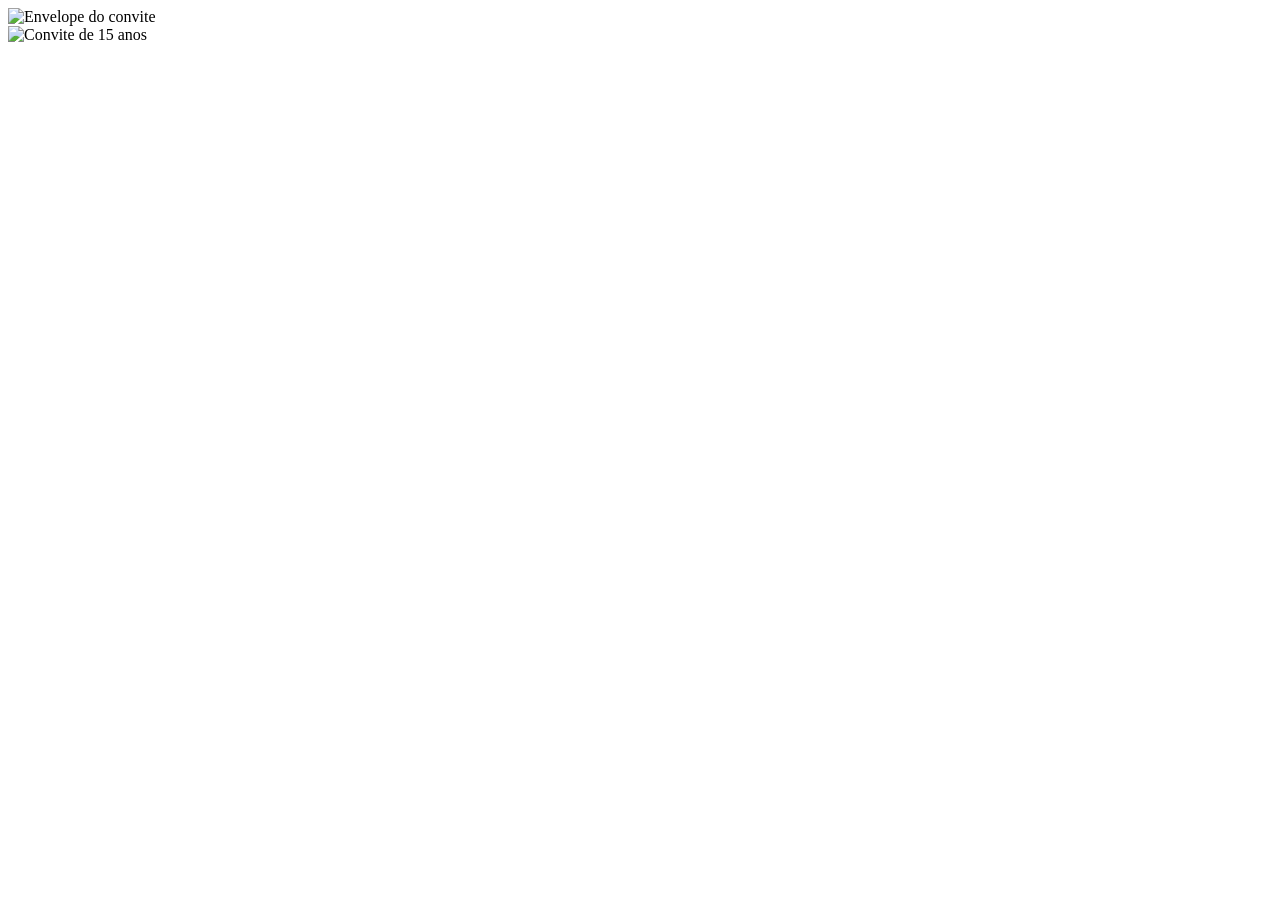
==== index.html @ e6f34e71 "Create index.html" ====
<!DOCTYPE html>
<html lang="pt-BR">

<head>

    <meta charset="UTF-8">
    <meta name="viewport" content="width=device-width, initial-scale=1.0">

    <title>Convite 15 Anos Yasmim</title>

    <link rel="stylesheet" href="style.css">

</head>


<body>


    <!-- ENVELOPE -->

    <section id="tela-envelope" class="tela-envelope">

        <div class="luz"></div>

        <img 
        src="imagens/file_000000002c34720eb653895a2e8ebbc9.png"
        alt="Envelope do convite"
        class="envelope"
        onclick="abrirConvite()">

    </section>




    <!-- CONVITE -->

    <section id="tela-convite" class="tela-convite">


        <img 
        src="imagens/file_00000000c2f8720e9bc3ba3cec583958.png"
        alt="Convite de 15 anos"
        class="convite">



        <!-- ÁREAS INVISÍVEIS SOBRE OS BOTÕES DA ARTE -->

        <div class="areas-clique">


            <!-- Confirmar Presença -->

            <div 
            class="area-confirmar"
            onclick="confirmarPresenca()">
            </div>



            <!-- Local -->

            <div 
            class="area-local"
            onclick="verLocal()">
            </div>



            <!-- Lista de Presentes -->

            <div 
            class="area-presentes"
            onclick="listaPresentes()">
            </div>


        </div>


    </section>




<script src="script.js"></script>


</body>

</html>
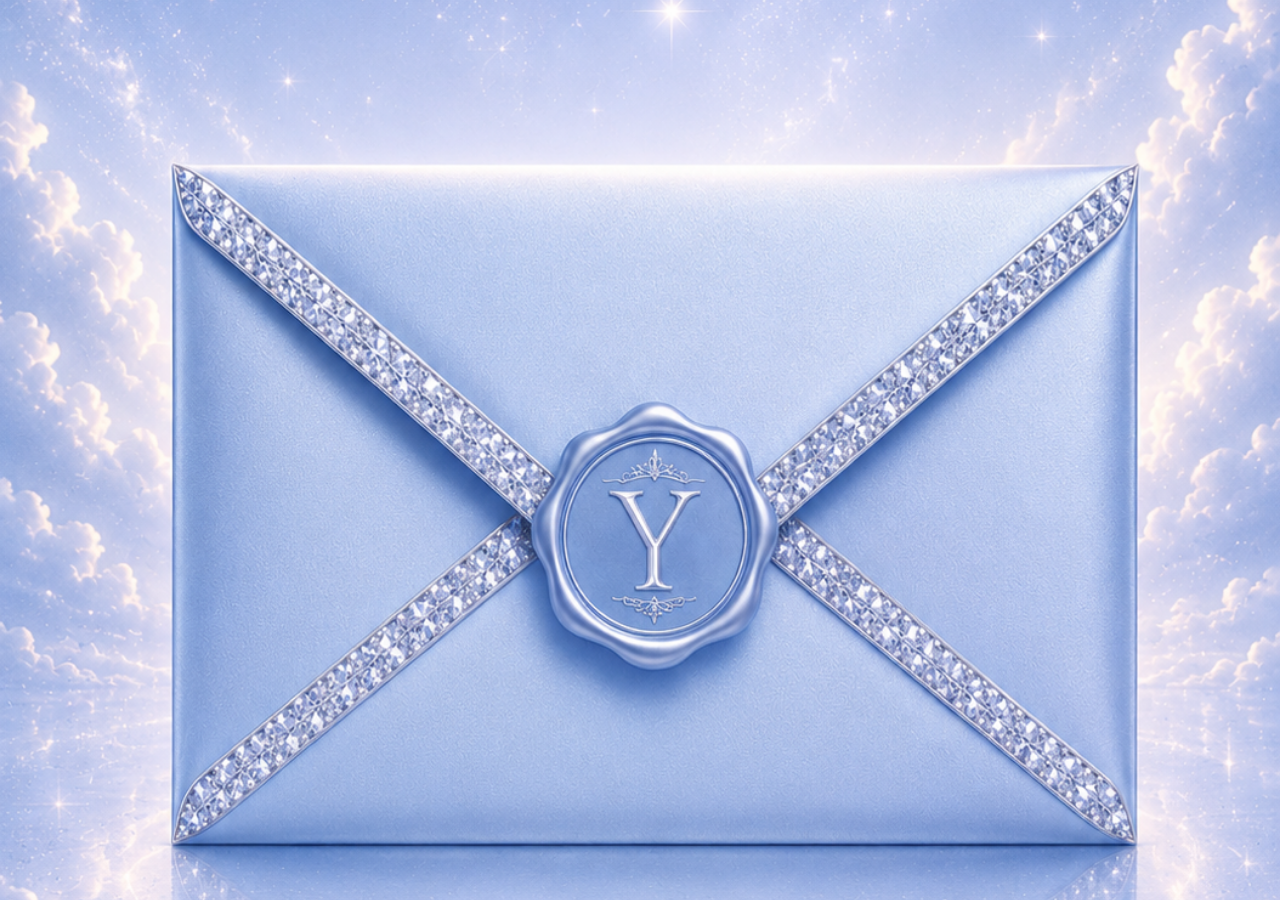
==== commit c19e89af: "Create index.html" ====
--- a/index.html
+++ b/index.html
@@ -3,12 +3,13 @@
 
 <head>
 
-    <meta charset="UTF-8">
-    <meta name="viewport" content="width=device-width, initial-scale=1.0">
+<meta charset="UTF-8">
 
-    <title>Convite 15 Anos Yasmim</title>
+<meta name="viewport" content="width=device-width, initial-scale=1.0">
 
-    <link rel="stylesheet" href="style.css">
+<title>Convite 15 Anos Yasmim</title>
+
+<link rel="stylesheet" href="style.css">
 
 </head>
 
@@ -16,70 +17,79 @@
 <body>
 
 
-    <!-- ENVELOPE -->
+<!-- ENVELOPE -->
 
-    <section id="tela-envelope" class="tela-envelope">
+<section id="tela-envelope" class="tela-envelope">
 
-        <div class="luz"></div>
 
-        <img 
-        src="imagens/file_000000002c34720eb653895a2e8ebbc9.png"
-        alt="Envelope do convite"
-        class="envelope"
-        onclick="abrirConvite()">
+<img 
+src="imagens/file_000000002c34720eb653895a2e8ebbc9.png"
+class="envelope"
+onclick="abrirConvite()"
+alt="Envelope">
 
-    </section>
+
+</section>
 
 
 
 
-    <!-- CONVITE -->
 
-    <section id="tela-convite" class="tela-convite">
+<!-- CONVITE -->
+
+<section id="tela-convite" class="tela-convite">
 
 
-        <img 
-        src="imagens/file_00000000c2f8720e9bc3ba3cec583958.png"
-        alt="Convite de 15 anos"
-        class="convite">
+<img 
+src="imagens/file_00000000c2f8720e9bc3ba3cec583958.png"
+class="convite"
+alt="Convite">
 
 
 
-        <!-- ÁREAS INVISÍVEIS SOBRE OS BOTÕES DA ARTE -->
-
-        <div class="areas-clique">
 
 
-            <!-- Confirmar Presença -->
+<!-- CÍRCULOS INVISÍVEIS DE CLIQUE -->
 
-            <div 
-            class="area-confirmar"
-            onclick="confirmarPresenca()">
-            </div>
+
+<div class="areas-clique">
+
+
+<!-- 1 - LISTA DE PRESENTES -->
+
+<div 
+class="circulo-presentes"
+onclick="listaPresentes()">
+</div>
 
 
 
-            <!-- Local -->
 
-            <div 
-            class="area-local"
-            onclick="verLocal()">
-            </div>
+<!-- 2 - LOCAL -->
+
+<div 
+class="circulo-local"
+onclick="verLocal()">
+</div>
 
 
 
-            <!-- Lista de Presentes -->
-
-            <div 
-            class="area-presentes"
-            onclick="listaPresentes()">
-            </div>
 
 
-        </div>
+<!-- 3 - CONFIRMAR PRESENÇA -->
+
+<div 
+class="circulo-confirmar"
+onclick="confirmarPresenca()">
+</div>
 
 
-    </section>
+
+</div>
+
+
+
+</section>
 
 
 
--- a/style.css
+++ b/style.css
@@ -0,0 +1,505 @@
+* {
+    margin: 0;
+    padding: 0;
+    box-sizing: border-box;
+}
+
+
+html, body {
+
+    width: 100%;
+    height: 100%;
+
+    overflow: hidden;
+
+    font-family: Arial, sans-serif;
+
+}
+
+
+
+/* =========================
+   ENVELOPE
+========================= */
+
+
+.tela-envelope {
+
+    width: 100vw;
+    height: 100vh;
+
+    position: fixed;
+
+    display: flex;
+    align-items: center;
+    justify-content: center;
+
+    background: #bcd8f5;
+
+    z-index: 10;
+
+    transition: 1.5s ease;
+
+}
+
+
+
+.envelope {
+
+    width: 100vw;
+    height: 100vh;
+
+    object-fit: cover;
+
+    cursor: pointer;
+
+}
+
+
+
+.luz {
+
+    position: absolute;
+
+    width: 100%;
+    height: 100%;
+
+    background:
+    radial-gradient(
+        circle,
+        rgba(255,255,255,0.9),
+        transparent 45%
+    );
+
+    opacity: 0;
+
+    pointer-events: none;
+
+}
+
+
+
+/* =========================
+   CONVITE
+========================= */
+
+
+.tela-convite {
+
+    width: 100vw;
+    height: 100vh;
+
+    position: fixed;
+
+    display: flex;
+
+    justify-content: center;
+    align-items: center;
+
+    opacity: 0;
+
+    visibility: hidden;
+
+    transition: 1.5s ease;
+
+}
+
+
+
+.convite {
+
+    width: 100vw;
+    height: 100vh;
+
+    object-fit: cover;
+
+}
+
+
+
+
+/* =========================
+   ÁREAS TRANSPARENTES
+========================= */
+
+
+.areas-clique {
+
+    position: absolute;
+
+    width: 100%;
+    height: 100%;
+
+}
+
+
+
+/* Ajuste dos botões invisíveis */
+
+.area-confirmar {
+
+    position: absolute;
+
+    top: 78%;
+    left: 15%;
+
+    width: 70%;
+    height: 5%;
+
+    cursor: pointer;
+
+}
+
+
+
+.area-local {
+
+    position: absolute;
+
+    top: 85%;
+    left: 15%;
+
+    width: 70%;
+    height: 5%;
+
+    cursor: pointer;
+
+}
+
+
+
+.area-presentes {
+
+    position: absolute;
+
+    top: 92%;
+    left: 15%;
+
+    width: 70%;
+    height: 5%;
+
+    cursor: pointer;
+
+}
+
+
+
+
+/* =========================
+   ANIMAÇÕES
+========================= */
+
+
+.abrindo {
+
+    animation: abrir 1.5s ease forwards;
+
+}
+
+
+
+@keyframes abrir {
+
+    0% {
+
+        transform: scale(1);
+
+        filter: brightness(1);
+
+    }
+
+
+    50% {
+
+        filter: brightness(2);
+
+    }
+
+
+    100% {
+
+        transform: scale(1.1);
+
+        opacity: 0;
+
+    }
+
+}
+
+
+
+
+/* CELULAR */
+
+@media(max-width:600px) {
+
+
+    .area-confirmar,
+    .area-local,
+    .area-presentes {
+
+        left: 10%;
+
+        width: 80%;
+
+    }
+
+}
+/* ==========================
+   PÁGINA LISTA DE PRESENTES
+========================== */
+
+
+.pagina-presentes {
+
+    width: 100%;
+    min-height: 100vh;
+
+    background:
+    linear-gradient(
+        180deg,
+        #d8ecff,
+        #9fc8ed,
+        #c9dcf5
+    );
+
+    overflow-y: auto;
+
+    display: flex;
+
+    justify-content: center;
+
+    align-items: center;
+
+    padding: 30px 15px;
+
+    position: relative;
+
+}
+
+
+
+/* brilho do céu */
+
+.pagina-presentes::before {
+
+    content: "";
+
+    position: fixed;
+
+    width: 250px;
+    height: 250px;
+
+    background:
+    radial-gradient(
+        circle,
+        rgba(255,255,255,0.8),
+        transparent 70%
+    );
+
+    top: 5%;
+    right: 10%;
+
+}
+
+
+
+/* CARTÃO */
+
+.lista {
+
+    width: 100%;
+    max-width: 500px;
+
+    background:
+    rgba(255,255,255,0.65);
+
+    backdrop-filter: blur(10px);
+
+    border: 1px solid rgba(255,255,255,0.8);
+
+    border-radius: 30px;
+
+    padding: 35px 25px;
+
+    box-shadow:
+    0 10px 35px rgba(80,120,170,0.25);
+
+    text-align: center;
+
+}
+
+
+
+
+/* TÍTULO */
+
+.lista h1 {
+
+    color: #4d6f98;
+
+    font-size: 30px;
+
+    font-family: Georgia, serif;
+
+    margin-bottom: 20px;
+
+}
+
+
+
+
+/* FRASES */
+
+.frase,
+.cartinha {
+
+    color: #526b89;
+
+    font-size: 16px;
+
+    line-height: 1.6;
+
+    margin-bottom: 25px;
+
+}
+
+
+
+
+/* CATEGORIAS */
+
+.categorias {
+
+    display: flex;
+
+    flex-direction: column;
+
+    gap: 12px;
+
+}
+
+
+
+.item {
+
+    background:
+
+    rgba(255,255,255,0.75);
+
+    border: 1px solid #c8d7ea;
+
+    border-radius: 18px;
+
+    padding: 15px;
+
+    color: #46658c;
+
+    font-size: 16px;
+
+}
+
+
+
+
+/* PIX */
+
+.pix {
+
+    margin-top: 25px;
+
+    padding: 20px;
+
+    border-radius: 20px;
+
+    background:
+    linear-gradient(
+        135deg,
+        #eaf5ff,
+        #ffffff
+    );
+
+    border: 1px solid #c4d4e8;
+
+}
+
+
+
+.pix h2 {
+
+    color: #718fb5;
+
+    font-size: 22px;
+
+    margin-bottom: 10px;
+
+}
+
+
+.pix p {
+
+    color: #405d80;
+
+    font-size: 16px;
+
+    margin: 5px;
+
+}
+
+
+
+
+/* BOTÃO VOLTAR */
+
+.voltar {
+
+    display: inline-block;
+
+    margin-top: 25px;
+
+    padding: 12px 25px;
+
+    border-radius: 30px;
+
+    text-decoration: none;
+
+    color: white;
+
+    background:
+
+    linear-gradient(
+        135deg,
+        #9dbfe5,
+        #6f96c4
+    );
+
+}
+
+
+
+
+/* CELULAR */
+
+@media(max-width:600px){
+
+    .lista {
+
+        padding: 25px 18px;
+
+    }
+
+
+    .lista h1 {
+
+        font-size: 25px;
+
+    }
+
+
+    .item {
+
+        font-size: 14px;
+
+    }
+
+}
